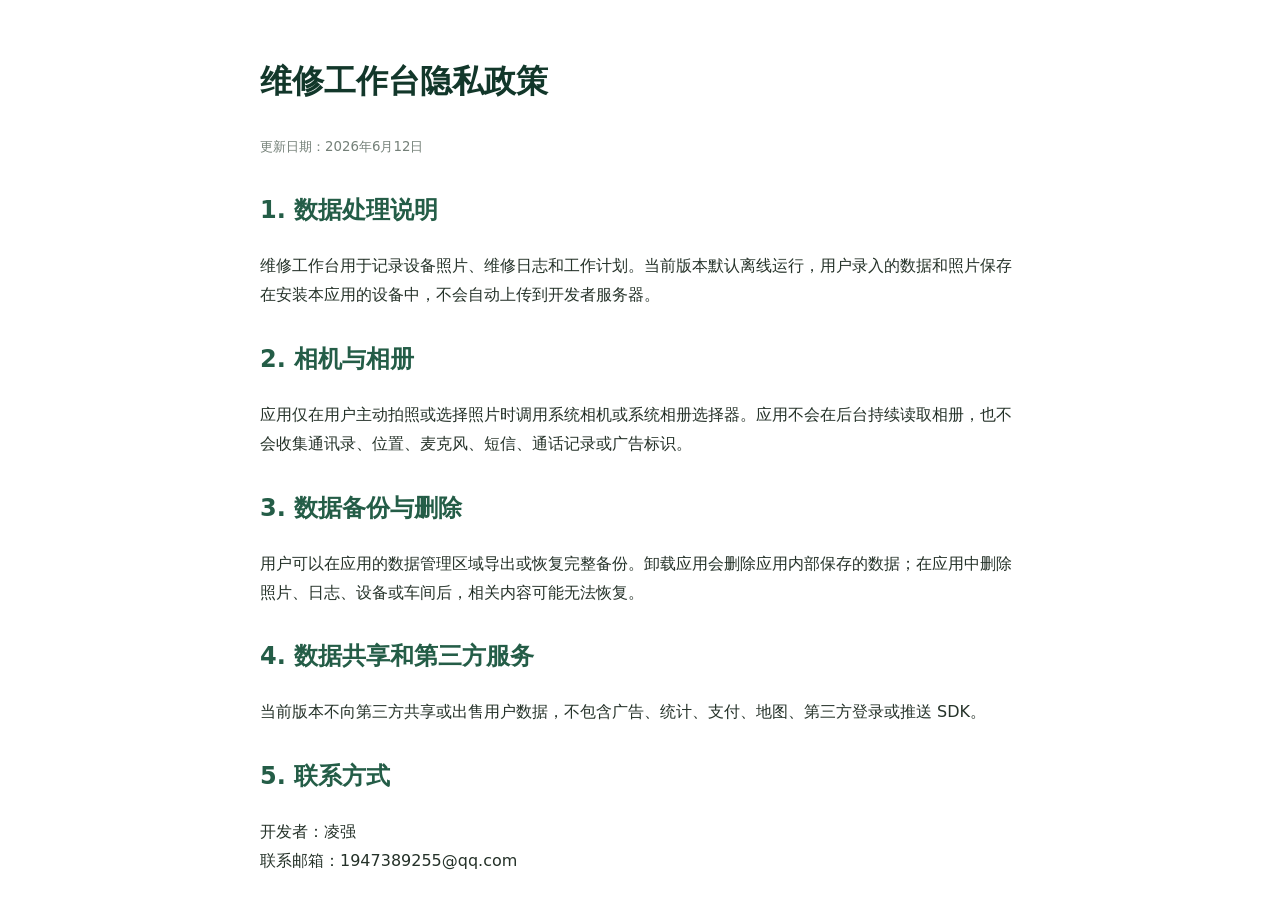
==== index.html @ 665f412a "Publish maintenance workdesk privacy policy" ====
<!doctype html>
<html lang="zh-CN">
<head>
  <meta charset="UTF-8">
  <meta name="viewport" content="width=device-width, initial-scale=1">
  <title>维修工作台隐私政策</title>
  <style>
    body { max-width: 760px; margin: 0 auto; padding: 32px 20px; color: #253229; font: 16px/1.8 system-ui, -apple-system, "Segoe UI", sans-serif; }
    h1 { color: #12372a; }
    h2 { margin-top: 28px; color: #245d47; }
    small { color: #748078; }
  </style>
</head>
<body>
  <h1>维修工作台隐私政策</h1>
  <small>更新日期：2026年6月12日</small>
  <h2>1. 数据处理说明</h2>
  <p>维修工作台用于记录设备照片、维修日志和工作计划。当前版本默认离线运行，用户录入的数据和照片保存在安装本应用的设备中，不会自动上传到开发者服务器。</p>
  <h2>2. 相机与相册</h2>
  <p>应用仅在用户主动拍照或选择照片时调用系统相机或系统相册选择器。应用不会在后台持续读取相册，也不会收集通讯录、位置、麦克风、短信、通话记录或广告标识。</p>
  <h2>3. 数据备份与删除</h2>
  <p>用户可以在应用的数据管理区域导出或恢复完整备份。卸载应用会删除应用内部保存的数据；在应用中删除照片、日志、设备或车间后，相关内容可能无法恢复。</p>
  <h2>4. 数据共享和第三方服务</h2>
  <p>当前版本不向第三方共享或出售用户数据，不包含广告、统计、支付、地图、第三方登录或推送 SDK。</p>
  <h2>5. 联系方式</h2>
  <p>开发者：凌强<br>联系邮箱：1947389255@qq.com</p>
</body>
</html>
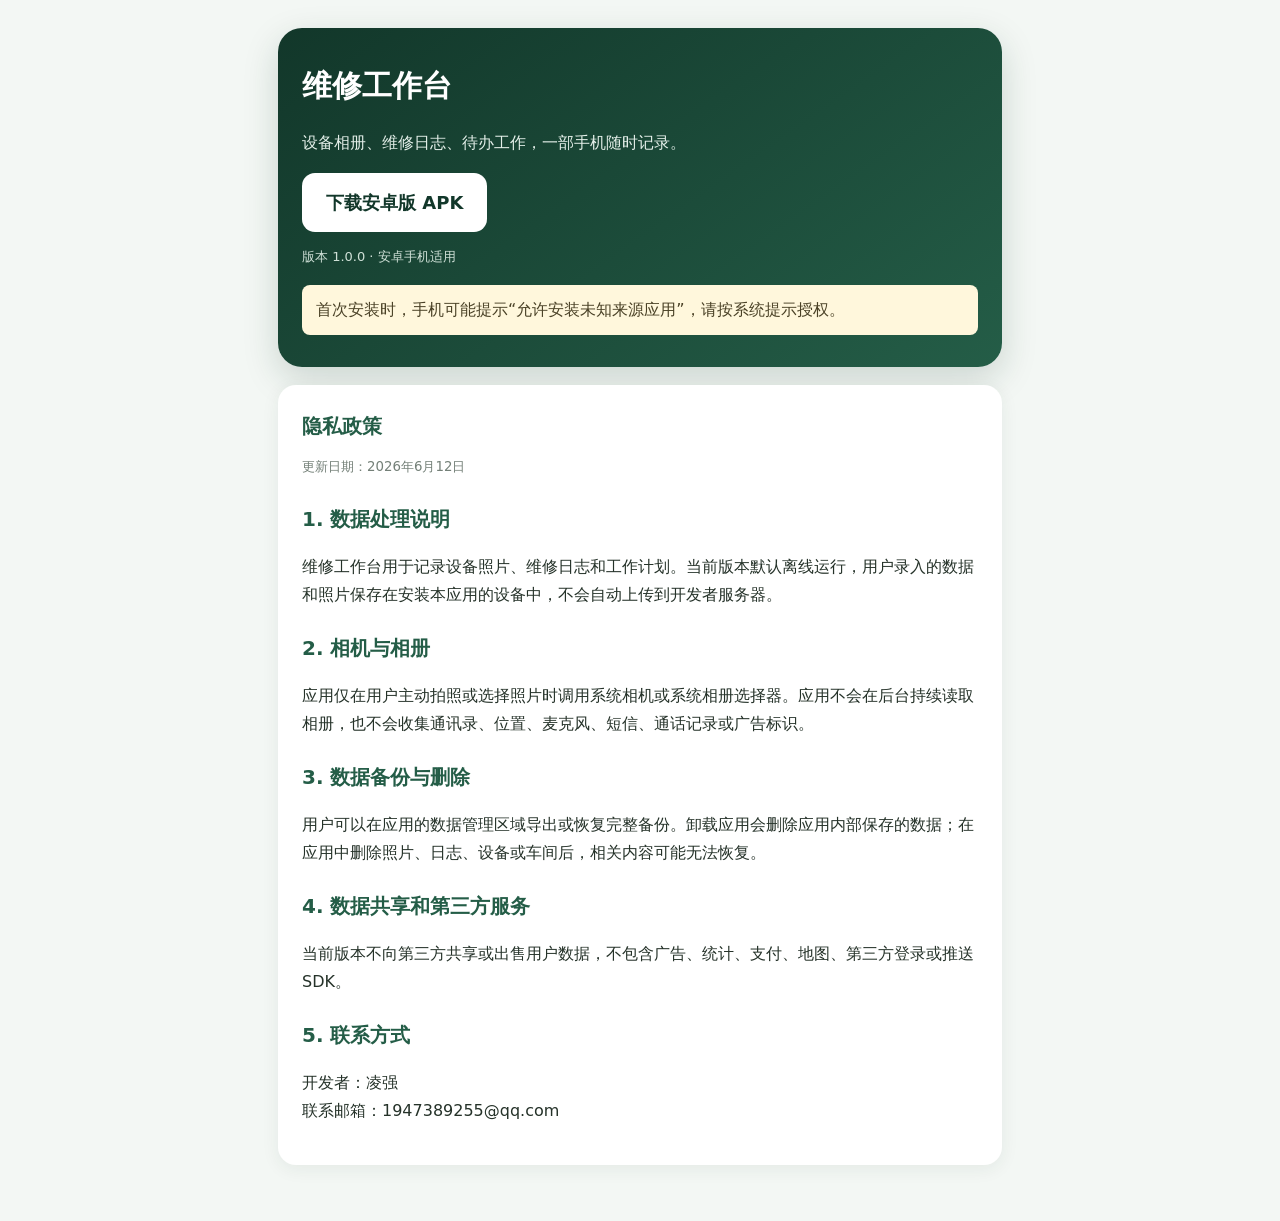
==== commit c6af52fa: "Add Android APK download page" ====
--- a/index.html
+++ b/index.html
@@ -3,26 +3,47 @@
 <head>
   <meta charset="UTF-8">
   <meta name="viewport" content="width=device-width, initial-scale=1">
-  <title>维修工作台隐私政策</title>
+  <title>维修工作台安卓版下载</title>
   <style>
-    body { max-width: 760px; margin: 0 auto; padding: 32px 20px; color: #253229; font: 16px/1.8 system-ui, -apple-system, "Segoe UI", sans-serif; }
-    h1 { color: #12372a; }
-    h2 { margin-top: 28px; color: #245d47; }
+    * { box-sizing: border-box; }
+    body { margin: 0; background: #f3f7f4; color: #253229; font: 16px/1.75 system-ui, -apple-system, "Segoe UI", sans-serif; }
+    .wrap { max-width: 760px; margin: auto; padding: 28px 18px 56px; }
+    .hero { padding: 32px 24px; color: #fff; background: linear-gradient(145deg, #12372a, #245d47); border-radius: 24px; box-shadow: 0 12px 35px #12372a2d; }
+    .hero h1 { margin: 0 0 8px; font-size: 30px; }
+    .hero p { color: #e4efe9; }
+    .download { display: inline-block; padding: 14px 24px; color: #12372a; background: #fff; border-radius: 13px; font-size: 18px; font-weight: 700; text-decoration: none; }
+    .meta { margin-top: 14px; color: #cfe0d7; font-size: 13px; }
+    .note { margin-top: 16px; padding: 11px 14px; color: #4a4126; background: #fff7dc; border-radius: 8px; }
+    .card { margin-top: 18px; padding: 24px; background: #fff; border-radius: 18px; box-shadow: 0 4px 18px #193d2e12; }
+    h2 { margin: 22px 0 8px; color: #245d47; font-size: 20px; }
+    .card h2:first-child { margin-top: 0; }
     small { color: #748078; }
   </style>
 </head>
 <body>
-  <h1>维修工作台隐私政策</h1>
-  <small>更新日期：2026年6月12日</small>
-  <h2>1. 数据处理说明</h2>
-  <p>维修工作台用于记录设备照片、维修日志和工作计划。当前版本默认离线运行，用户录入的数据和照片保存在安装本应用的设备中，不会自动上传到开发者服务器。</p>
-  <h2>2. 相机与相册</h2>
-  <p>应用仅在用户主动拍照或选择照片时调用系统相机或系统相册选择器。应用不会在后台持续读取相册，也不会收集通讯录、位置、麦克风、短信、通话记录或广告标识。</p>
-  <h2>3. 数据备份与删除</h2>
-  <p>用户可以在应用的数据管理区域导出或恢复完整备份。卸载应用会删除应用内部保存的数据；在应用中删除照片、日志、设备或车间后，相关内容可能无法恢复。</p>
-  <h2>4. 数据共享和第三方服务</h2>
-  <p>当前版本不向第三方共享或出售用户数据，不包含广告、统计、支付、地图、第三方登录或推送 SDK。</p>
-  <h2>5. 联系方式</h2>
-  <p>开发者：凌强<br>联系邮箱：1947389255@qq.com</p>
+  <main class="wrap">
+    <section class="hero">
+      <h1>维修工作台</h1>
+      <p>设备相册、维修日志、待办工作，一部手机随时记录。</p>
+      <a class="download" href="维修工作台-1.0.0.apk" download>下载安卓版 APK</a>
+      <div class="meta">版本 1.0.0 · 安卓手机适用</div>
+      <div class="note">首次安装时，手机可能提示“允许安装未知来源应用”，请按系统提示授权。</div>
+    </section>
+
+    <section class="card">
+      <h2>隐私政策</h2>
+      <small>更新日期：2026年6月12日</small>
+      <h2>1. 数据处理说明</h2>
+      <p>维修工作台用于记录设备照片、维修日志和工作计划。当前版本默认离线运行，用户录入的数据和照片保存在安装本应用的设备中，不会自动上传到开发者服务器。</p>
+      <h2>2. 相机与相册</h2>
+      <p>应用仅在用户主动拍照或选择照片时调用系统相机或系统相册选择器。应用不会在后台持续读取相册，也不会收集通讯录、位置、麦克风、短信、通话记录或广告标识。</p>
+      <h2>3. 数据备份与删除</h2>
+      <p>用户可以在应用的数据管理区域导出或恢复完整备份。卸载应用会删除应用内部保存的数据；在应用中删除照片、日志、设备或车间后，相关内容可能无法恢复。</p>
+      <h2>4. 数据共享和第三方服务</h2>
+      <p>当前版本不向第三方共享或出售用户数据，不包含广告、统计、支付、地图、第三方登录或推送 SDK。</p>
+      <h2>5. 联系方式</h2>
+      <p>开发者：凌强<br>联系邮箱：1947389255@qq.com</p>
+    </section>
+  </main>
 </body>
 </html>
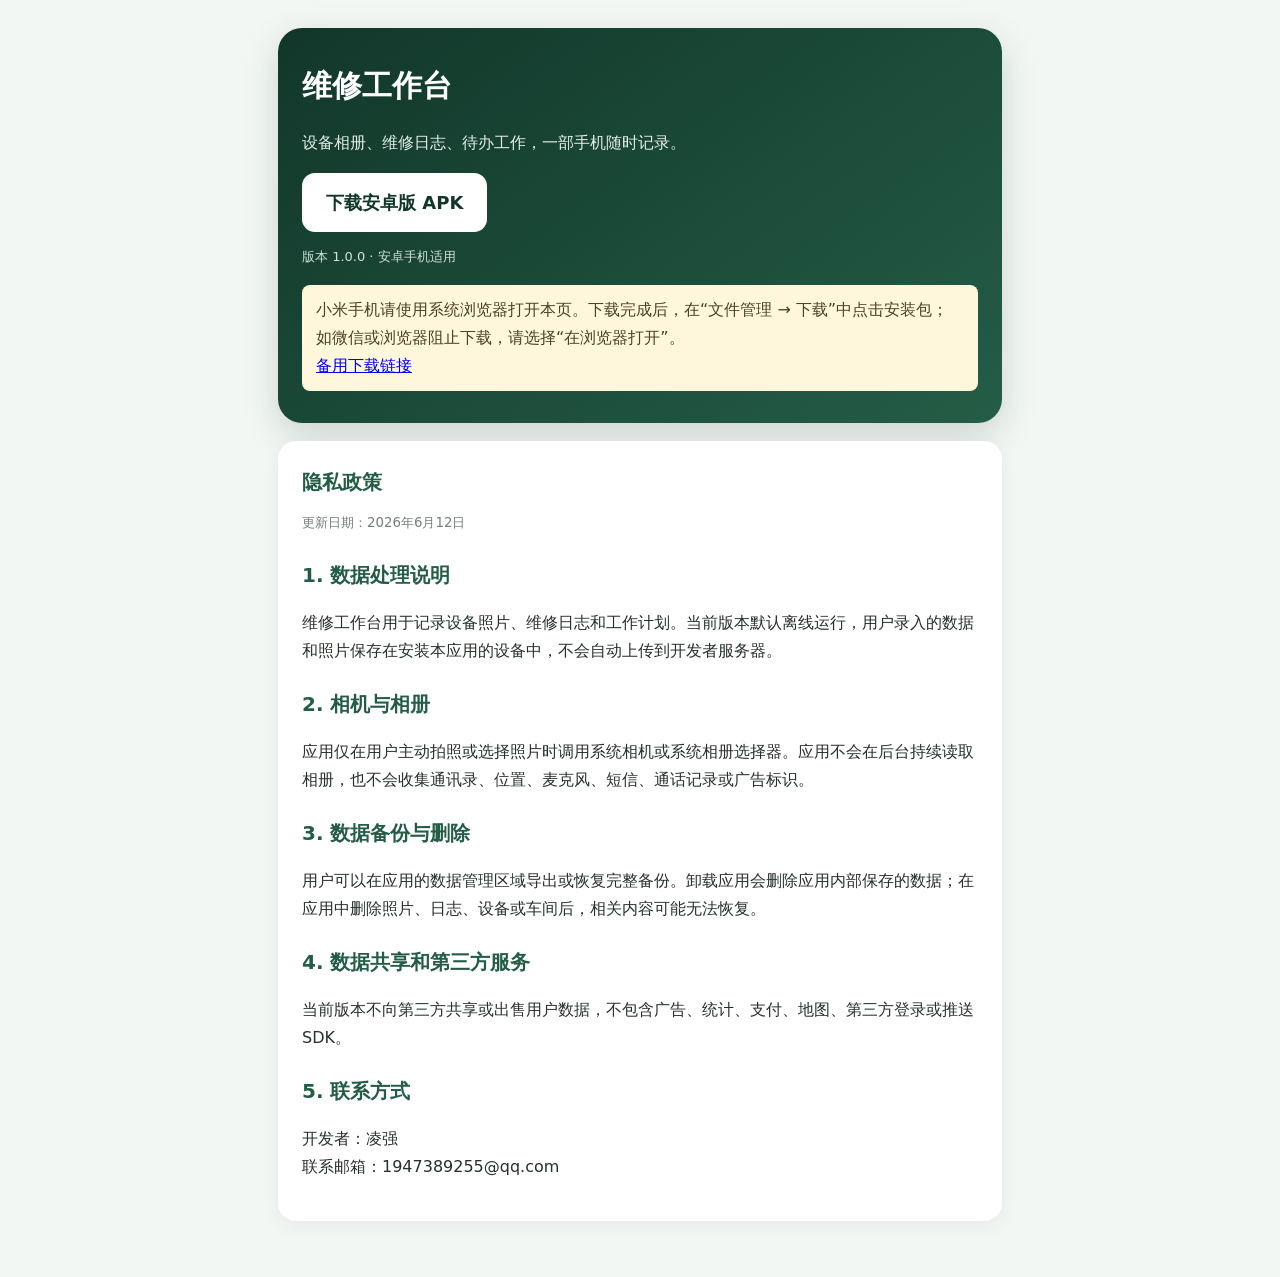
==== commit ee6b2d69: "Improve APK downloads for Xiaomi phones" ====
--- a/index.html
+++ b/index.html
@@ -25,9 +25,13 @@
     <section class="hero">
       <h1>维修工作台</h1>
       <p>设备相册、维修日志、待办工作，一部手机随时记录。</p>
-      <a class="download" href="维修工作台-1.0.0.apk" download>下载安卓版 APK</a>
+      <a class="download" href="maintenance-workdesk-1.0.0.apk">下载安卓版 APK</a>
       <div class="meta">版本 1.0.0 · 安卓手机适用</div>
-      <div class="note">首次安装时，手机可能提示“允许安装未知来源应用”，请按系统提示授权。</div>
+      <div class="note">
+        小米手机请使用系统浏览器打开本页。下载完成后，在“文件管理 → 下载”中点击安装包；
+        如微信或浏览器阻止下载，请选择“在浏览器打开”。
+        <br><a href="https://raw.githubusercontent.com/lingqiang52099/maintenance-workdesk-privacy/main/maintenance-workdesk-1.0.0.apk">备用下载链接</a>
+      </div>
     </section>
 
     <section class="card">
